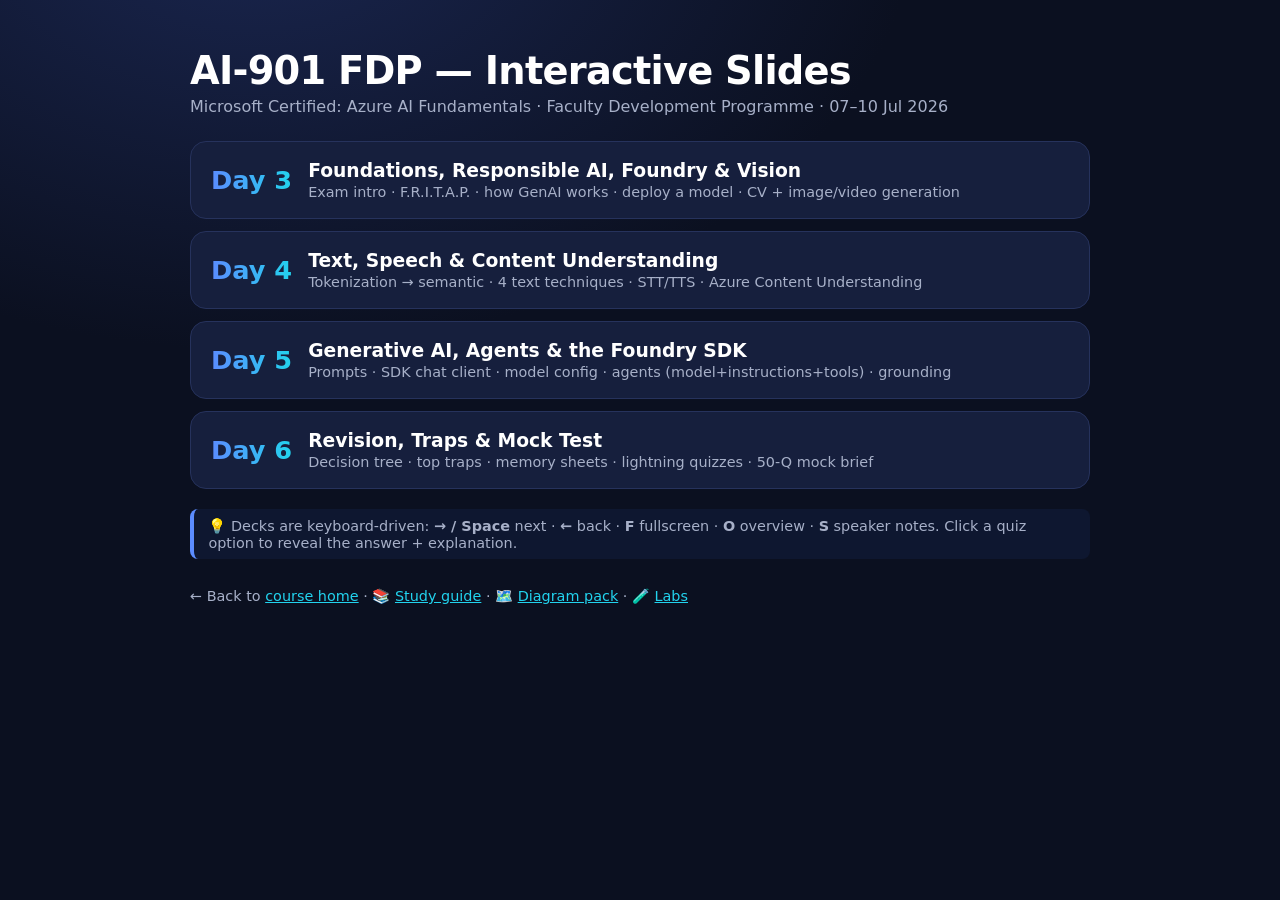
==== slides/index.html @ 9ab1e80b "AI-901 FDP kit: interactive slides, PPTX, diagrams, labs, study guide & tests Complete faculty-devel" ====
<!DOCTYPE html>
<html lang="en">
<head>
<meta charset="utf-8">
<meta name="viewport" content="width=device-width, initial-scale=1.0">
<title>AI-901 FDP — Interactive Slide Decks</title>
<link rel="stylesheet" href="assets/theme.css">
<style>
  body{margin:0;min-height:100vh;padding:48px 24px;box-sizing:border-box;}
  .wrap{max-width:900px;margin:0 auto;color:var(--ink);font-family:"Segoe UI",system-ui,sans-serif;}
  h1{font-size:2.4em;margin:0 0 .1em;color:#fff;letter-spacing:-.02em;}
  .sub{color:var(--muted);margin-bottom:1.6em;}
  .deck{display:flex;align-items:center;gap:16px;background:var(--card);border:1px solid var(--border);
    border-radius:16px;padding:18px 20px;margin:12px 0;text-decoration:none;transition:.15s;}
  .deck:hover{border-color:var(--accent);transform:translateY(-2px);}
  .num{font-size:1.6em;font-weight:800;background:linear-gradient(90deg,var(--accent),var(--accent2));
    -webkit-background-clip:text;background-clip:text;color:transparent;min-width:70px;}
  .deck h3{margin:0;color:#fff;}
  .deck p{margin:.2em 0 0;color:var(--muted);font-size:.9em;}
  .links{margin-top:2em;color:var(--muted);font-size:.9em;}
  .links a{color:var(--accent2);}
  .hint{margin-top:1.4em;padding:.6em 1em;border-left:4px solid var(--accent);background:#0e1730;border-radius:8px;color:var(--muted);font-size:.9em;}
</style>
</head>
<body>
<div class="wrap">
  <h1>AI-901 FDP — Interactive Slides</h1>
  <div class="sub">Microsoft Certified: Azure AI Fundamentals · Faculty Development Programme · 07–10 Jul 2026</div>

  <a class="deck" href="day3.html"><span class="num">Day 3</span><div><h3>Foundations, Responsible AI, Foundry &amp; Vision</h3><p>Exam intro · F.R.I.T.A.P. · how GenAI works · deploy a model · CV + image/video generation</p></div></a>
  <a class="deck" href="day4.html"><span class="num">Day 4</span><div><h3>Text, Speech &amp; Content Understanding</h3><p>Tokenization → semantic · 4 text techniques · STT/TTS · Azure Content Understanding</p></div></a>
  <a class="deck" href="day5.html"><span class="num">Day 5</span><div><h3>Generative AI, Agents &amp; the Foundry SDK</h3><p>Prompts · SDK chat client · model config · agents (model+instructions+tools) · grounding</p></div></a>
  <a class="deck" href="day6.html"><span class="num">Day 6</span><div><h3>Revision, Traps &amp; Mock Test</h3><p>Decision tree · top traps · memory sheets · lightning quizzes · 50-Q mock brief</p></div></a>

  <div class="hint">💡 Decks are keyboard-driven: <b>→ / Space</b> next · <b>←</b> back · <b>F</b> fullscreen · <b>O</b> overview · <b>S</b> speaker notes. Click a quiz option to reveal the answer + explanation.</div>

  <div class="links">
    ← Back to <a href="../index.html">course home</a> ·
    📚 <a href="../study-guide/00-facilitator-guide.md">Study guide</a> ·
    🗺️ <a href="../diagrams/README.md">Diagram pack</a> ·
    🧪 <a href="../labs/README.md">Labs</a>
  </div>
</div>
</body>
</html>
---- slides/assets/theme.css ----
/* AI-901 FDP — shared slide theme (premium dark) */
:root{
  --bg:#0b1020; --bg2:#121a33; --ink:#e8ecf8; --muted:#a7b0c8;
  --accent:#5b8cff; --accent2:#22d3ee; --good:#22c55e; --bad:#f43f5e; --warn:#f59e0b;
  --card:#161f3d; --border:#26325c;
}
.reveal{font-family:"Segoe UI",system-ui,-apple-system,Roboto,Arial,sans-serif;color:var(--ink);}
.reveal .slides{text-align:left;}
.reveal .slides section{background:transparent;}
body,.reveal-viewport{background:radial-gradient(1200px 800px at 20% -10%,#1a2650 0%,var(--bg) 55%);}
.reveal h1,.reveal h2,.reveal h3{color:#fff;letter-spacing:-.02em;text-transform:none;font-weight:800;}
.reveal h1{font-size:2.1em;line-height:1.05;}
.reveal h2{font-size:1.5em;background:linear-gradient(90deg,var(--accent),var(--accent2));-webkit-background-clip:text;background-clip:text;color:transparent;}
.reveal h3{font-size:1.15em;color:var(--accent2);}
.reveal p,.reveal li{color:var(--ink);font-size:.82em;line-height:1.35;}
.reveal em{color:var(--accent2);font-style:normal;}
.reveal strong{color:#fff;}
.reveal a{color:var(--accent2);}
.reveal .muted{color:var(--muted);}
.reveal ul,.reveal ol{margin-left:1em;}
.reveal section img{border-radius:12px;}
.pill{display:inline-block;padding:.15em .7em;border-radius:999px;font-size:.6em;font-weight:700;
  background:linear-gradient(90deg,var(--accent),var(--accent2));color:#0b1020;vertical-align:middle;}
.tag{display:inline-block;padding:.1em .55em;border-radius:6px;font-size:.62em;font-weight:700;background:var(--card);border:1px solid var(--border);color:var(--muted);}
.card{background:var(--card);border:1px solid var(--border);border-radius:14px;padding:.7em 1em;margin:.35em 0;}
.grid{display:grid;grid-template-columns:1fr 1fr;gap:.6em;}
.grid3{display:grid;grid-template-columns:1fr 1fr 1fr;gap:.6em;}
.center{text-align:center;}
.kbd{font-family:Consolas,monospace;background:#0e1730;border:1px solid var(--border);border-radius:6px;padding:.05em .4em;font-size:.85em;color:var(--accent2);}
.reveal pre{width:100%;box-shadow:none;font-size:.55em;}
.reveal pre code{background:#0e1730;border:1px solid var(--border);border-radius:12px;padding:1em;max-height:520px;}
.reveal table{font-size:.62em;}
.reveal th{background:var(--bg2);color:#fff;}
.reveal td,.reveal th{border-color:var(--border);padding:.35em .6em;}
.trap{border-left:4px solid var(--warn);background:#231a08;padding:.5em .9em;border-radius:8px;margin:.4em 0;font-size:.8em;}
.footer{position:fixed;bottom:8px;left:16px;font-size:12px;color:var(--muted);z-index:30;}
.progress-note{position:fixed;top:10px;right:16px;font-size:12px;color:var(--muted);z-index:30;}
.reveal .mermaid{background:#0e1730;border:1px solid var(--border);border-radius:12px;padding:.6em;}
.reveal .mermaid svg{max-height:520px;}

/* ---- Interactive quiz ---- */
.quiz{background:var(--card);border:1px solid var(--border);border-radius:16px;padding:1em 1.2em;}
.quiz .q{font-weight:700;color:#fff;font-size:.9em;margin-bottom:.6em;}
.quiz .opt{display:block;width:100%;text-align:left;margin:.3em 0;padding:.55em .8em;border-radius:10px;
  background:#0e1730;border:1px solid var(--border);color:var(--ink);cursor:pointer;font-size:.8em;transition:.15s;}
.quiz .opt:hover{border-color:var(--accent);transform:translateX(3px);}
.quiz .opt.correct{background:rgba(34,197,94,.18);border-color:var(--good);color:#d6ffe4;}
.quiz .opt.wrong{background:rgba(244,63,94,.16);border-color:var(--bad);color:#ffd9e0;}
.quiz .opt.correct::after{content:"  ✓";color:var(--good);font-weight:800;}
.quiz .opt.wrong::after{content:"  ✕";color:var(--bad);font-weight:800;}
.quiz .explain{display:none;margin-top:.7em;padding:.6em .8em;border-radius:10px;background:#0e1730;border:1px dashed var(--accent);font-size:.78em;color:var(--muted);}
.quiz .explain.show{display:block;}
.quiz .explain b{color:var(--accent2);}
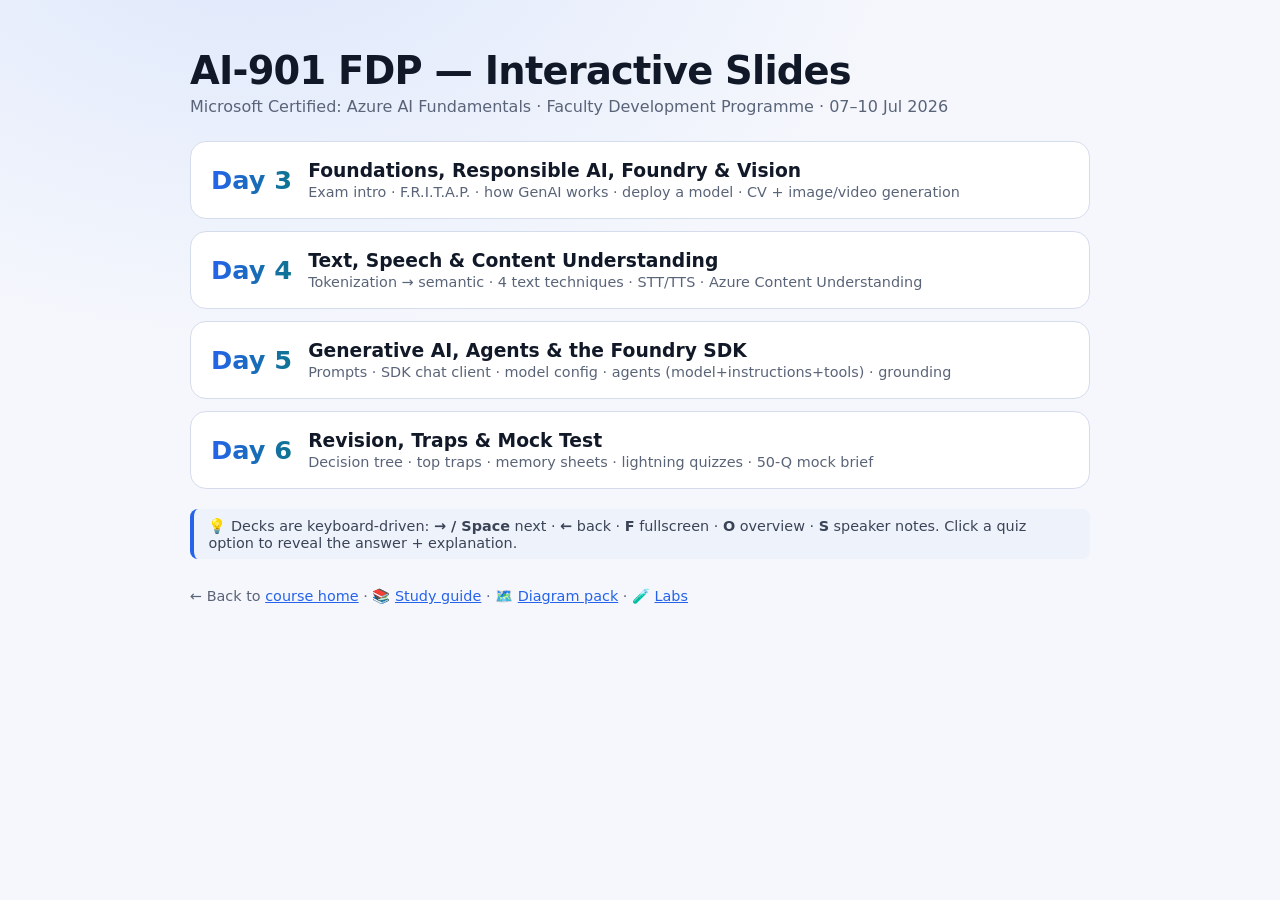
==== commit b10c586b: "Switch slides and landing pages from dark to light theme Projector-friendly light palette in the sha" ====
--- a/slides/index.html
+++ b/slides/index.html
@@ -8,18 +8,18 @@
 <style>
   body{margin:0;min-height:100vh;padding:48px 24px;box-sizing:border-box;}
   .wrap{max-width:900px;margin:0 auto;color:var(--ink);font-family:"Segoe UI",system-ui,sans-serif;}
-  h1{font-size:2.4em;margin:0 0 .1em;color:#fff;letter-spacing:-.02em;}
+  h1{font-size:2.4em;margin:0 0 .1em;color:#111827;letter-spacing:-.02em;}
   .sub{color:var(--muted);margin-bottom:1.6em;}
   .deck{display:flex;align-items:center;gap:16px;background:var(--card);border:1px solid var(--border);
     border-radius:16px;padding:18px 20px;margin:12px 0;text-decoration:none;transition:.15s;}
   .deck:hover{border-color:var(--accent);transform:translateY(-2px);}
   .num{font-size:1.6em;font-weight:800;background:linear-gradient(90deg,var(--accent),var(--accent2));
     -webkit-background-clip:text;background-clip:text;color:transparent;min-width:70px;}
-  .deck h3{margin:0;color:#fff;}
+  .deck h3{margin:0;color:#111827;}
   .deck p{margin:.2em 0 0;color:var(--muted);font-size:.9em;}
   .links{margin-top:2em;color:var(--muted);font-size:.9em;}
-  .links a{color:var(--accent2);}
-  .hint{margin-top:1.4em;padding:.6em 1em;border-left:4px solid var(--accent);background:#0e1730;border-radius:8px;color:var(--muted);font-size:.9em;}
+  .links a{color:var(--accent);}
+  .hint{margin-top:1.4em;padding:.6em 1em;border-left:4px solid var(--accent);background:#eef2fb;border-radius:8px;color:#3b4457;font-size:.9em;}
 </style>
 </head>
 <body>
--- a/slides/assets/theme.css
+++ b/slides/assets/theme.css
@@ -1,53 +1,54 @@
-/* AI-901 FDP — shared slide theme (premium dark) */
+/* AI-901 FDP — shared slide theme (clean light, projector-friendly) */
 :root{
-  --bg:#0b1020; --bg2:#121a33; --ink:#e8ecf8; --muted:#a7b0c8;
-  --accent:#5b8cff; --accent2:#22d3ee; --good:#22c55e; --bad:#f43f5e; --warn:#f59e0b;
-  --card:#161f3d; --border:#26325c;
+  --bg:#f5f7fc; --bg2:#e9eefa; --ink:#1e2433; --muted:#5a6478;
+  --accent:#2563eb; --accent2:#0e7490; --good:#16a34a; --bad:#e11d48; --warn:#d97706;
+  --card:#ffffff; --border:#d5dcec;
 }
 .reveal{font-family:"Segoe UI",system-ui,-apple-system,Roboto,Arial,sans-serif;color:var(--ink);}
 .reveal .slides{text-align:left;}
 .reveal .slides section{background:transparent;}
-body,.reveal-viewport{background:radial-gradient(1200px 800px at 20% -10%,#1a2650 0%,var(--bg) 55%);}
-.reveal h1,.reveal h2,.reveal h3{color:#fff;letter-spacing:-.02em;text-transform:none;font-weight:800;}
+body,.reveal-viewport{background:radial-gradient(1200px 800px at 20% -10%,#dde7fb 0%,var(--bg) 55%);}
+.reveal h1,.reveal h2,.reveal h3{color:#111827;letter-spacing:-.02em;text-transform:none;font-weight:800;}
 .reveal h1{font-size:2.1em;line-height:1.05;}
 .reveal h2{font-size:1.5em;background:linear-gradient(90deg,var(--accent),var(--accent2));-webkit-background-clip:text;background-clip:text;color:transparent;}
 .reveal h3{font-size:1.15em;color:var(--accent2);}
 .reveal p,.reveal li{color:var(--ink);font-size:.82em;line-height:1.35;}
-.reveal em{color:var(--accent2);font-style:normal;}
-.reveal strong{color:#fff;}
-.reveal a{color:var(--accent2);}
+.reveal em{color:var(--accent2);font-style:normal;font-weight:600;}
+.reveal strong{color:#111827;}
+.reveal a{color:var(--accent);}
 .reveal .muted{color:var(--muted);}
 .reveal ul,.reveal ol{margin-left:1em;}
 .reveal section img{border-radius:12px;}
 .pill{display:inline-block;padding:.15em .7em;border-radius:999px;font-size:.6em;font-weight:700;
-  background:linear-gradient(90deg,var(--accent),var(--accent2));color:#0b1020;vertical-align:middle;}
-.tag{display:inline-block;padding:.1em .55em;border-radius:6px;font-size:.62em;font-weight:700;background:var(--card);border:1px solid var(--border);color:var(--muted);}
-.card{background:var(--card);border:1px solid var(--border);border-radius:14px;padding:.7em 1em;margin:.35em 0;}
+  background:linear-gradient(90deg,var(--accent),var(--accent2));color:#ffffff;vertical-align:middle;}
+.tag{display:inline-block;padding:.1em .55em;border-radius:6px;font-size:.62em;font-weight:700;background:var(--bg2);border:1px solid var(--border);color:#3b4457;}
+.card{background:var(--card);border:1px solid var(--border);border-radius:14px;padding:.7em 1em;margin:.35em 0;box-shadow:0 1px 3px rgba(30,36,51,.06);}
 .grid{display:grid;grid-template-columns:1fr 1fr;gap:.6em;}
 .grid3{display:grid;grid-template-columns:1fr 1fr 1fr;gap:.6em;}
 .center{text-align:center;}
-.kbd{font-family:Consolas,monospace;background:#0e1730;border:1px solid var(--border);border-radius:6px;padding:.05em .4em;font-size:.85em;color:var(--accent2);}
+.kbd{font-family:Consolas,monospace;background:#eef2fb;border:1px solid var(--border);border-radius:6px;padding:.05em .4em;font-size:.85em;color:#1d4ed8;}
 .reveal pre{width:100%;box-shadow:none;font-size:.55em;}
-.reveal pre code{background:#0e1730;border:1px solid var(--border);border-radius:12px;padding:1em;max-height:520px;}
+.reveal pre code{background:#f0f4fb;border:1px solid var(--border);border-radius:12px;padding:1em;max-height:520px;color:#1e2433;}
 .reveal table{font-size:.62em;}
-.reveal th{background:var(--bg2);color:#fff;}
+.reveal th{background:var(--bg2);color:#111827;}
 .reveal td,.reveal th{border-color:var(--border);padding:.35em .6em;}
-.trap{border-left:4px solid var(--warn);background:#231a08;padding:.5em .9em;border-radius:8px;margin:.4em 0;font-size:.8em;}
+.trap{border-left:4px solid var(--warn);background:#fff4e0;padding:.5em .9em;border-radius:8px;margin:.4em 0;font-size:.8em;color:#5c4300;}
+.trap strong,.trap em{color:#7a3f00;}
 .footer{position:fixed;bottom:8px;left:16px;font-size:12px;color:var(--muted);z-index:30;}
 .progress-note{position:fixed;top:10px;right:16px;font-size:12px;color:var(--muted);z-index:30;}
-.reveal .mermaid{background:#0e1730;border:1px solid var(--border);border-radius:12px;padding:.6em;}
+.reveal .mermaid{background:#ffffff;border:1px solid var(--border);border-radius:12px;padding:.6em;}
 .reveal .mermaid svg{max-height:520px;}
 
 /* ---- Interactive quiz ---- */
-.quiz{background:var(--card);border:1px solid var(--border);border-radius:16px;padding:1em 1.2em;}
-.quiz .q{font-weight:700;color:#fff;font-size:.9em;margin-bottom:.6em;}
+.quiz{background:var(--card);border:1px solid var(--border);border-radius:16px;padding:1em 1.2em;box-shadow:0 1px 3px rgba(30,36,51,.06);}
+.quiz .q{font-weight:700;color:#111827;font-size:.9em;margin-bottom:.6em;}
 .quiz .opt{display:block;width:100%;text-align:left;margin:.3em 0;padding:.55em .8em;border-radius:10px;
-  background:#0e1730;border:1px solid var(--border);color:var(--ink);cursor:pointer;font-size:.8em;transition:.15s;}
+  background:#f2f5fc;border:1px solid var(--border);color:var(--ink);cursor:pointer;font-size:.8em;transition:.15s;}
 .quiz .opt:hover{border-color:var(--accent);transform:translateX(3px);}
-.quiz .opt.correct{background:rgba(34,197,94,.18);border-color:var(--good);color:#d6ffe4;}
-.quiz .opt.wrong{background:rgba(244,63,94,.16);border-color:var(--bad);color:#ffd9e0;}
+.quiz .opt.correct{background:#e5f8ec;border-color:var(--good);color:#14532d;}
+.quiz .opt.wrong{background:#fdeaee;border-color:var(--bad);color:#881337;}
 .quiz .opt.correct::after{content:"  ✓";color:var(--good);font-weight:800;}
 .quiz .opt.wrong::after{content:"  ✕";color:var(--bad);font-weight:800;}
-.quiz .explain{display:none;margin-top:.7em;padding:.6em .8em;border-radius:10px;background:#0e1730;border:1px dashed var(--accent);font-size:.78em;color:var(--muted);}
+.quiz .explain{display:none;margin-top:.7em;padding:.6em .8em;border-radius:10px;background:#f2f5fc;border:1px dashed var(--accent);font-size:.78em;color:#3b4457;}
 .quiz .explain.show{display:block;}
-.quiz .explain b{color:var(--accent2);}
+.quiz .explain b{color:var(--accent);}
